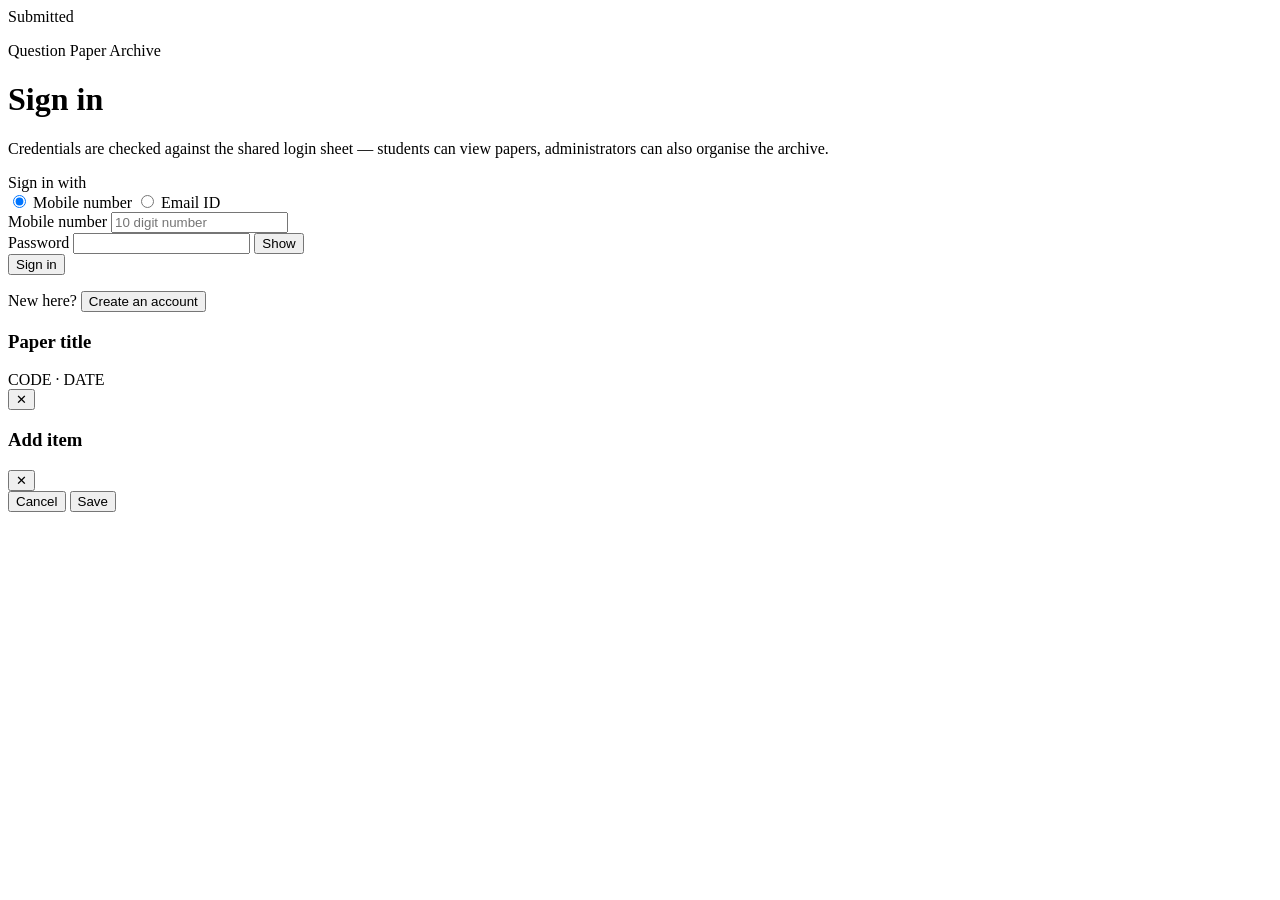
==== index.html @ 0f2047cd "Update script to redirect to main.html" ====
<!DOCTYPE html>
<html lang="en">
<head>
<meta charset="UTF-8">
<meta http-equiv="refresh" content="0; url=html/main.html">
<title>Question Paper Archive</title>
<style>
  body{
    margin:0;
    min-height:100vh;
    display:flex;
    align-items:center;
    justify-content:center;
    background:#1B2430;
    color:#F2EEE3;
    font-family:'Segoe UI', system-ui, -apple-system, Roboto, Helvetica, Arial, sans-serif;
  }
  a{ color:#C98A3E; }
</style>
</head>
<body>
  <!-- This file just hands off to the real app in html/main.html, so the
       project folder's own index.html works as an entry point regardless
       of where the folder is opened or hosted from. -->
  <p>Loading Question Paper Archive… if it doesn't load, <a href="html/main.html">click here</a>.</p>
  <script>window.location.replace('main.html');</script>
</body>
</html>
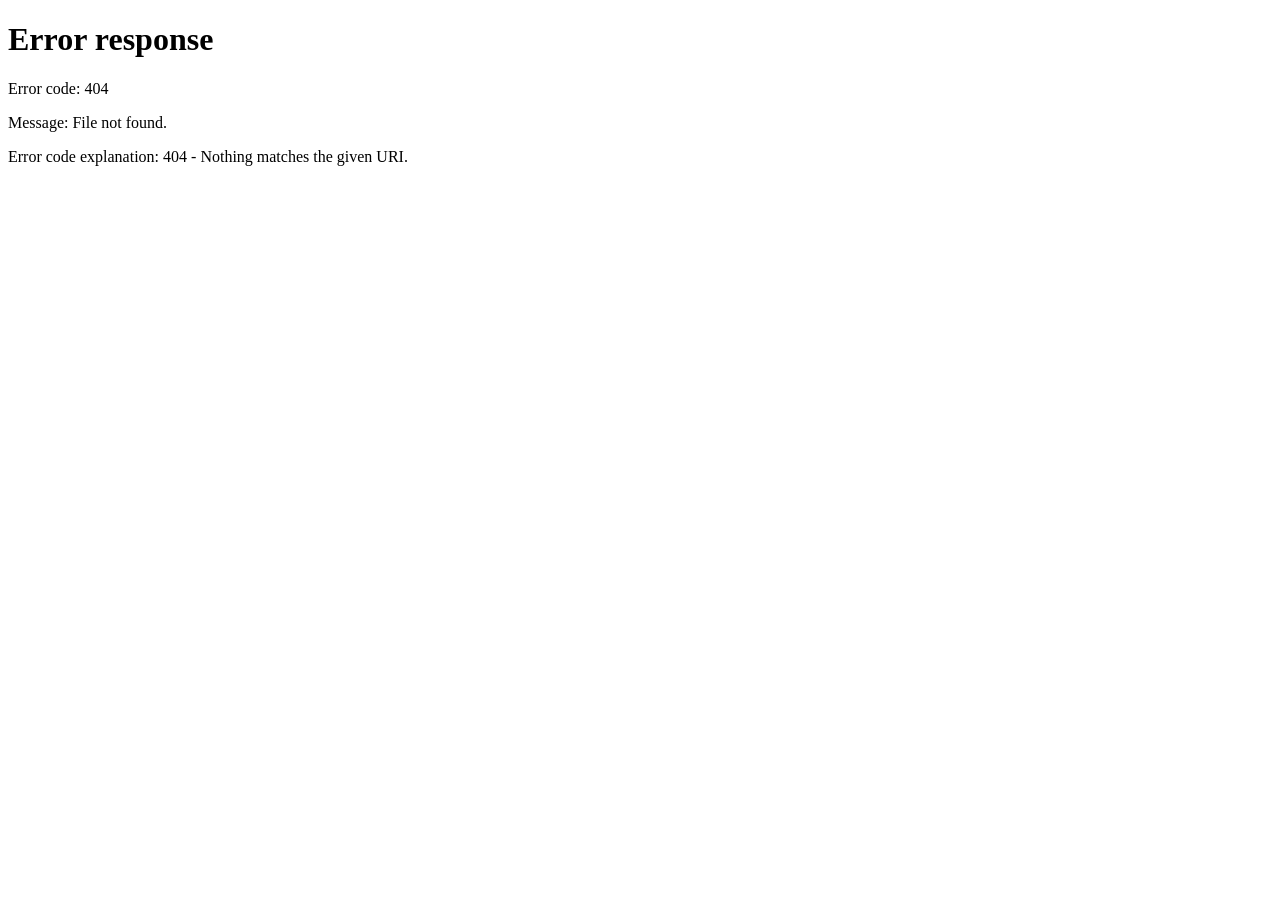
==== commit dac617f2: "Update script path for main.html redirection" ====
--- a/index.html
+++ b/index.html
@@ -23,6 +23,6 @@
        project folder's own index.html works as an entry point regardless
        of where the folder is opened or hosted from. -->
   <p>Loading Question Paper Archive… if it doesn't load, <a href="html/main.html">click here</a>.</p>
-  <script>window.location.replace('main.html');</script>
+  <script>window.location.replace('html/main.html');</script>
 </body>
 </html>
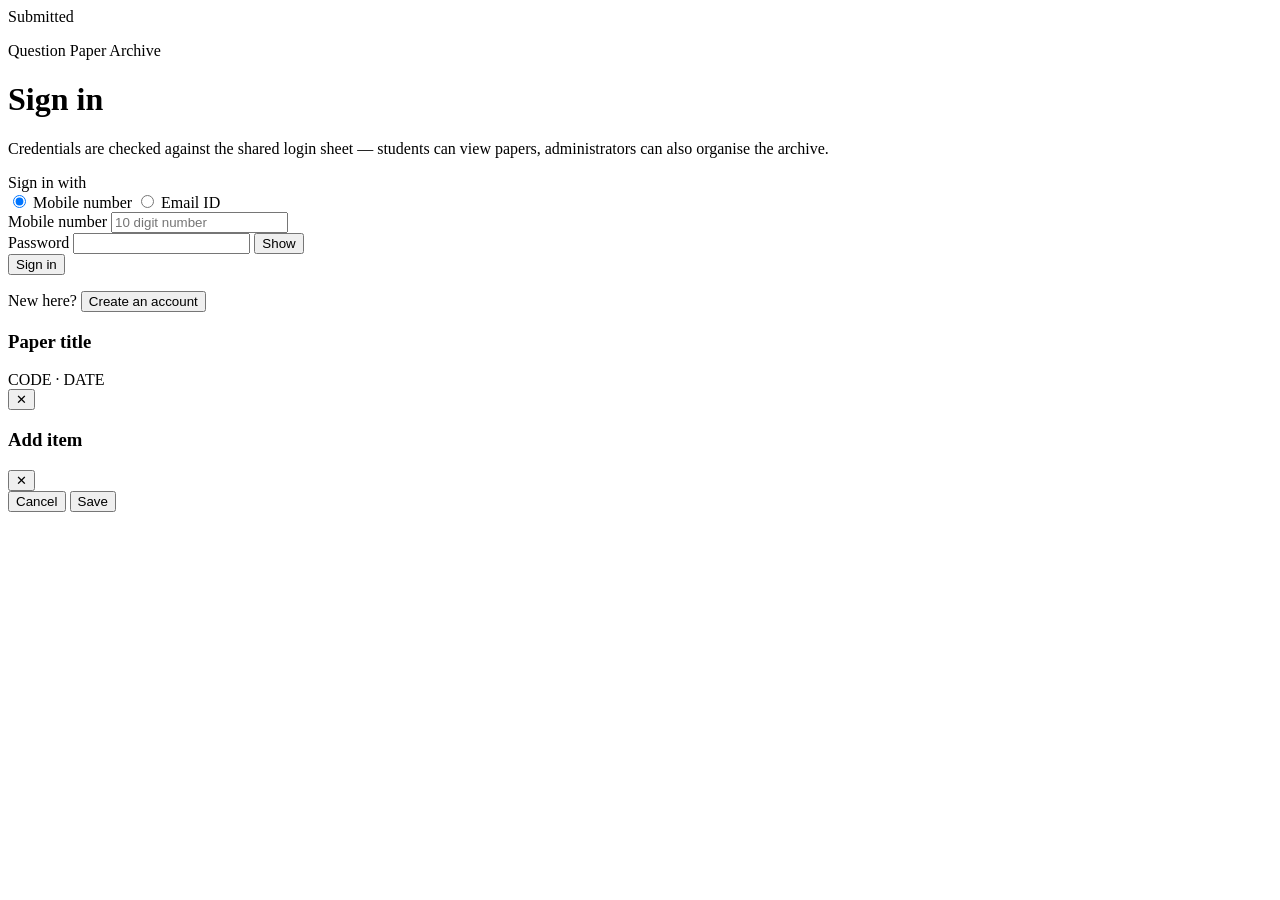
==== commit c9bbe8af: "Update links and script in index.html" ====
--- a/index.html
+++ b/index.html
@@ -2,7 +2,7 @@
 <html lang="en">
 <head>
 <meta charset="UTF-8">
-<meta http-equiv="refresh" content="0; url=html/main.html">
+<meta http-equiv="refresh" content="0; url=main.html">
 <title>Question Paper Archive</title>
 <style>
   body{
@@ -22,7 +22,7 @@
   <!-- This file just hands off to the real app in html/main.html, so the
        project folder's own index.html works as an entry point regardless
        of where the folder is opened or hosted from. -->
-  <p>Loading Question Paper Archive… if it doesn't load, <a href="html/main.html">click here</a>.</p>
-  <script>window.location.replace('html/main.html');</script>
+  <p>Loading Question Paper Archive… if it doesn't load, <a href="main.html">click here</a>.</p>
+  <script>window.location.replace('main.html');</script>
 </body>
 </html>
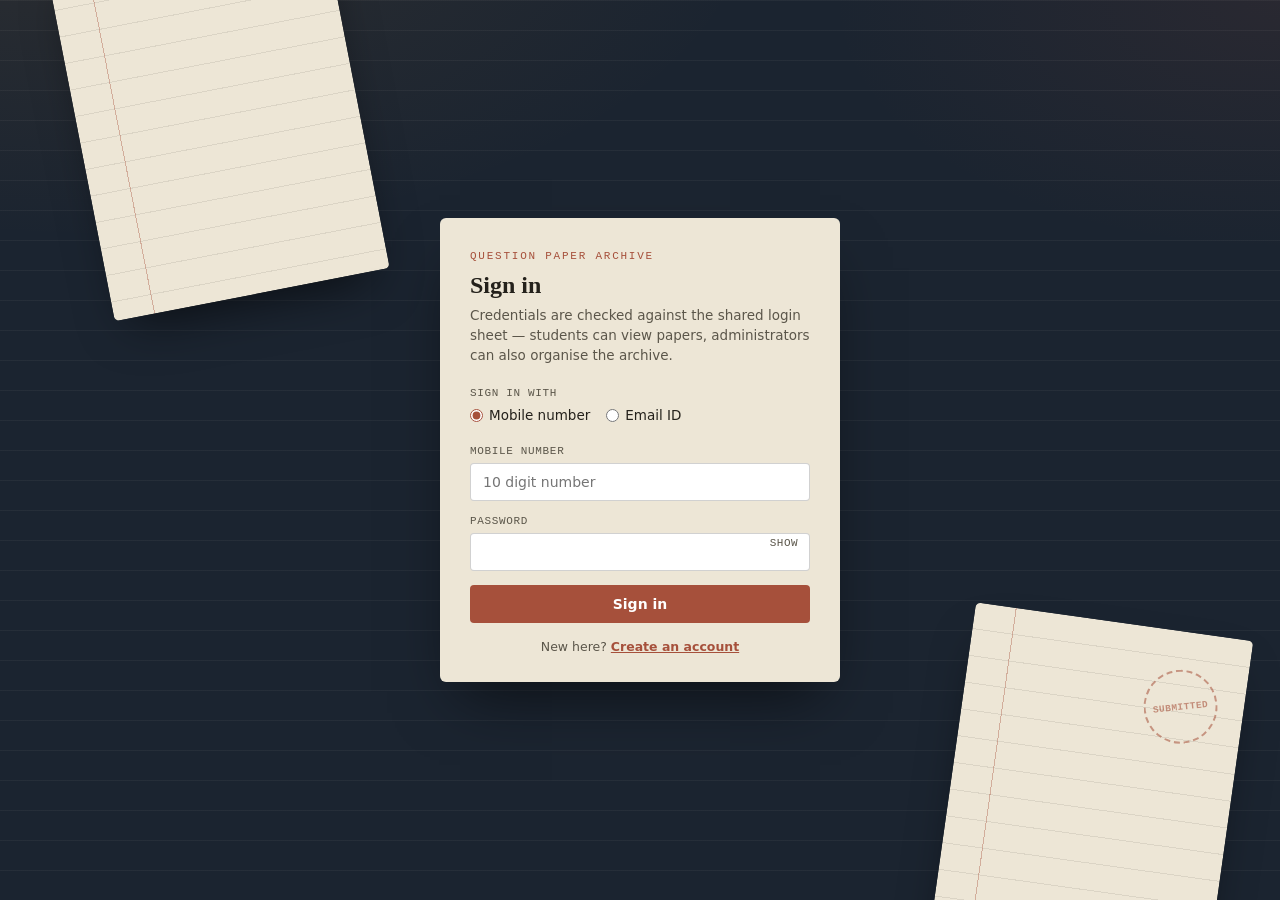
==== commit 6e696b05: "Update redirect paths in index.html" ====
--- a/index.html
+++ b/index.html
@@ -2,7 +2,7 @@
 <html lang="en">
 <head>
 <meta charset="UTF-8">
-<meta http-equiv="refresh" content="0; url=main.html">
+<meta http-equiv="refresh" content="0; url=html/main.html">
 <title>Question Paper Archive</title>
 <style>
   body{
@@ -22,7 +22,7 @@
   <!-- This file just hands off to the real app in html/main.html, so the
        project folder's own index.html works as an entry point regardless
        of where the folder is opened or hosted from. -->
-  <p>Loading Question Paper Archive… if it doesn't load, <a href="main.html">click here</a>.</p>
-  <script>window.location.replace('main.html');</script>
+  <p>Loading Question Paper Archive… if it doesn't load, <a href="html/main.html">click here</a>.</p>
+  <script>window.location.replace('html/main.html');</script>
 </body>
 </html>
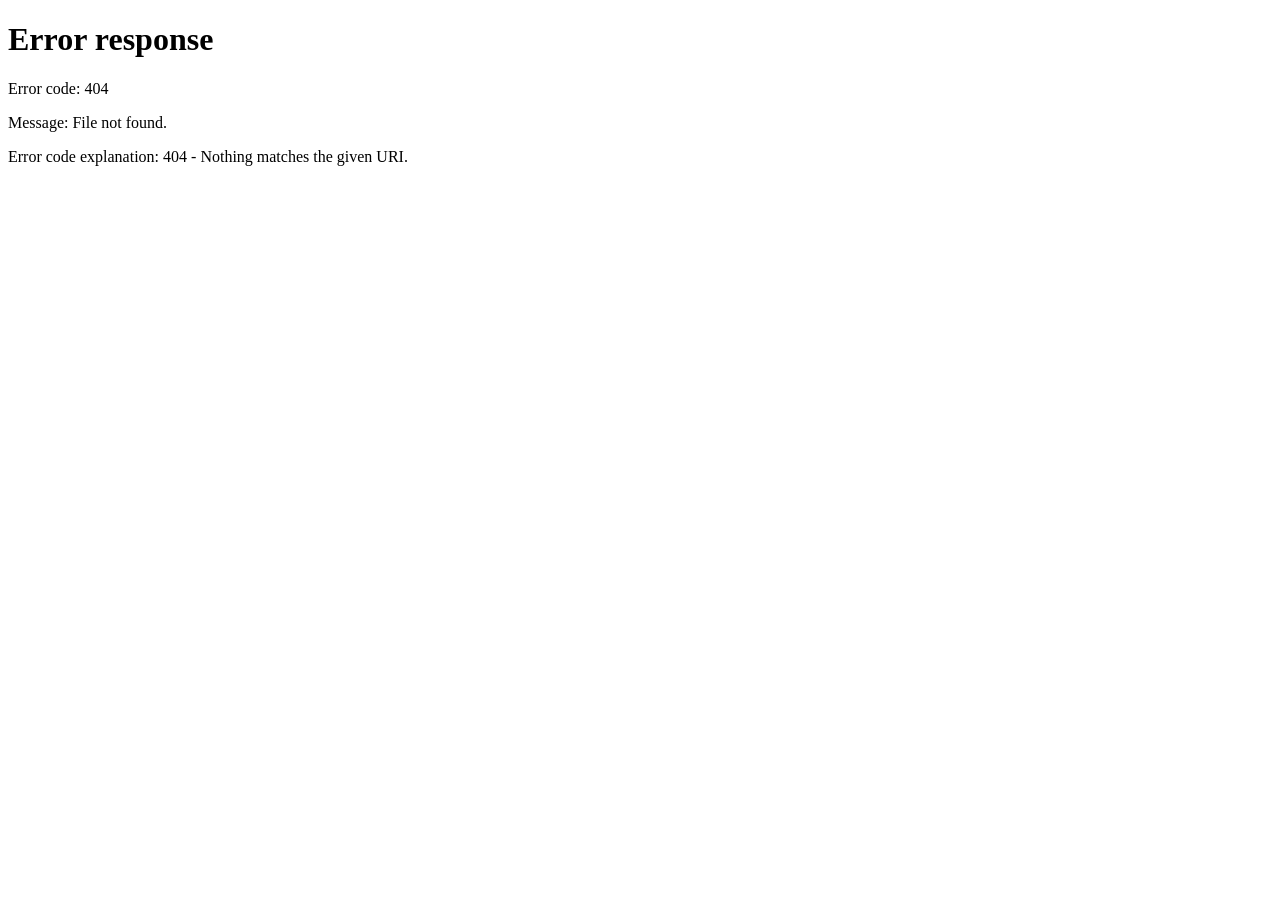
==== commit 324b537a: "Update redirect URLs in index.html" ====
--- a/index.html
+++ b/index.html
@@ -2,7 +2,7 @@
 <html lang="en">
 <head>
 <meta charset="UTF-8">
-<meta http-equiv="refresh" content="0; url=html/main.html">
+<meta http-equiv="refresh" content="0; url=main.html">
 <title>Question Paper Archive</title>
 <style>
   body{
@@ -22,7 +22,7 @@
   <!-- This file just hands off to the real app in html/main.html, so the
        project folder's own index.html works as an entry point regardless
        of where the folder is opened or hosted from. -->
-  <p>Loading Question Paper Archive… if it doesn't load, <a href="html/main.html">click here</a>.</p>
-  <script>window.location.replace('html/main.html');</script>
+  <p>Loading Question Paper Archive… if it doesn't load, <a href="main.html">click here</a>.</p>
+  <script>window.location.replace('main.html');</script>
 </body>
 </html>
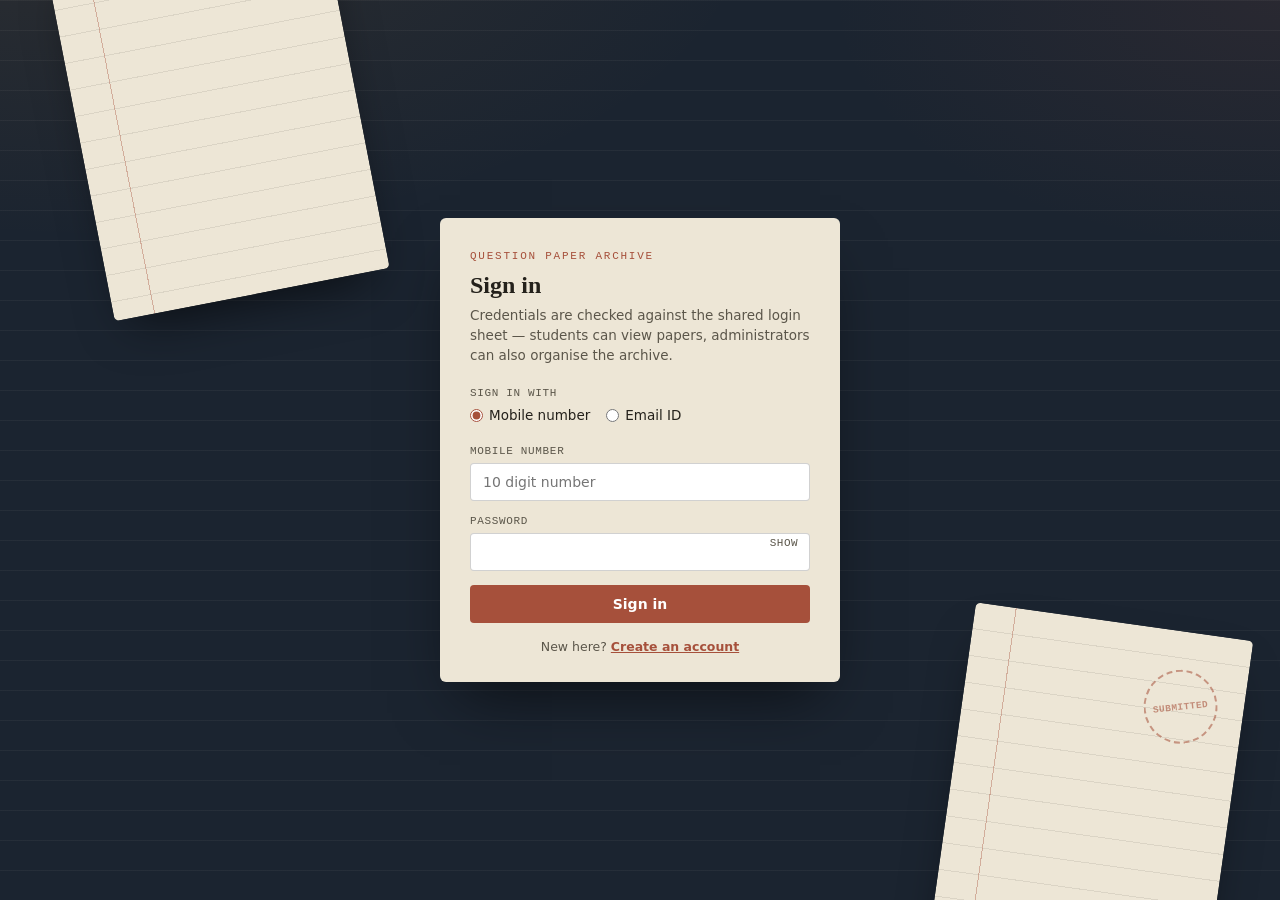
==== commit c5c07c3c: "Update index.html to redirect to html/main.html" ====
--- a/index.html
+++ b/index.html
@@ -2,27 +2,41 @@
 <html lang="en">
 <head>
 <meta charset="UTF-8">
-<meta http-equiv="refresh" content="0; url=main.html">
+<meta name="viewport" content="width=device-width, initial-scale=1.0">
+
+<meta http-equiv="refresh" content="0; url=html/main.html">
+
 <title>Question Paper Archive</title>
+
 <style>
-  body{
-    margin:0;
-    min-height:100vh;
-    display:flex;
-    align-items:center;
-    justify-content:center;
-    background:#1B2430;
-    color:#F2EEE3;
-    font-family:'Segoe UI', system-ui, -apple-system, Roboto, Helvetica, Arial, sans-serif;
+  body {
+    margin: 0;
+    min-height: 100vh;
+    display: flex;
+    align-items: center;
+    justify-content: center;
+    background: #1B2430;
+    color: #F2EEE3;
+    font-family: 'Segoe UI', system-ui, -apple-system, Roboto, Helvetica, Arial, sans-serif;
   }
-  a{ color:#C98A3E; }
+
+  a {
+    color: #C98A3E;
+  }
 </style>
 </head>
+
 <body>
-  <!-- This file just hands off to the real app in html/main.html, so the
-       project folder's own index.html works as an entry point regardless
-       of where the folder is opened or hosted from. -->
-  <p>Loading Question Paper Archive… if it doesn't load, <a href="main.html">click here</a>.</p>
-  <script>window.location.replace('main.html');</script>
+
+  <p>
+    Loading Question Paper Archive…
+    If it doesn't load,
+    <a href="html/main.html">click here</a>.
+  </p>
+
+  <script>
+    window.location.replace('html/main.html');
+  </script>
+
 </body>
 </html>
